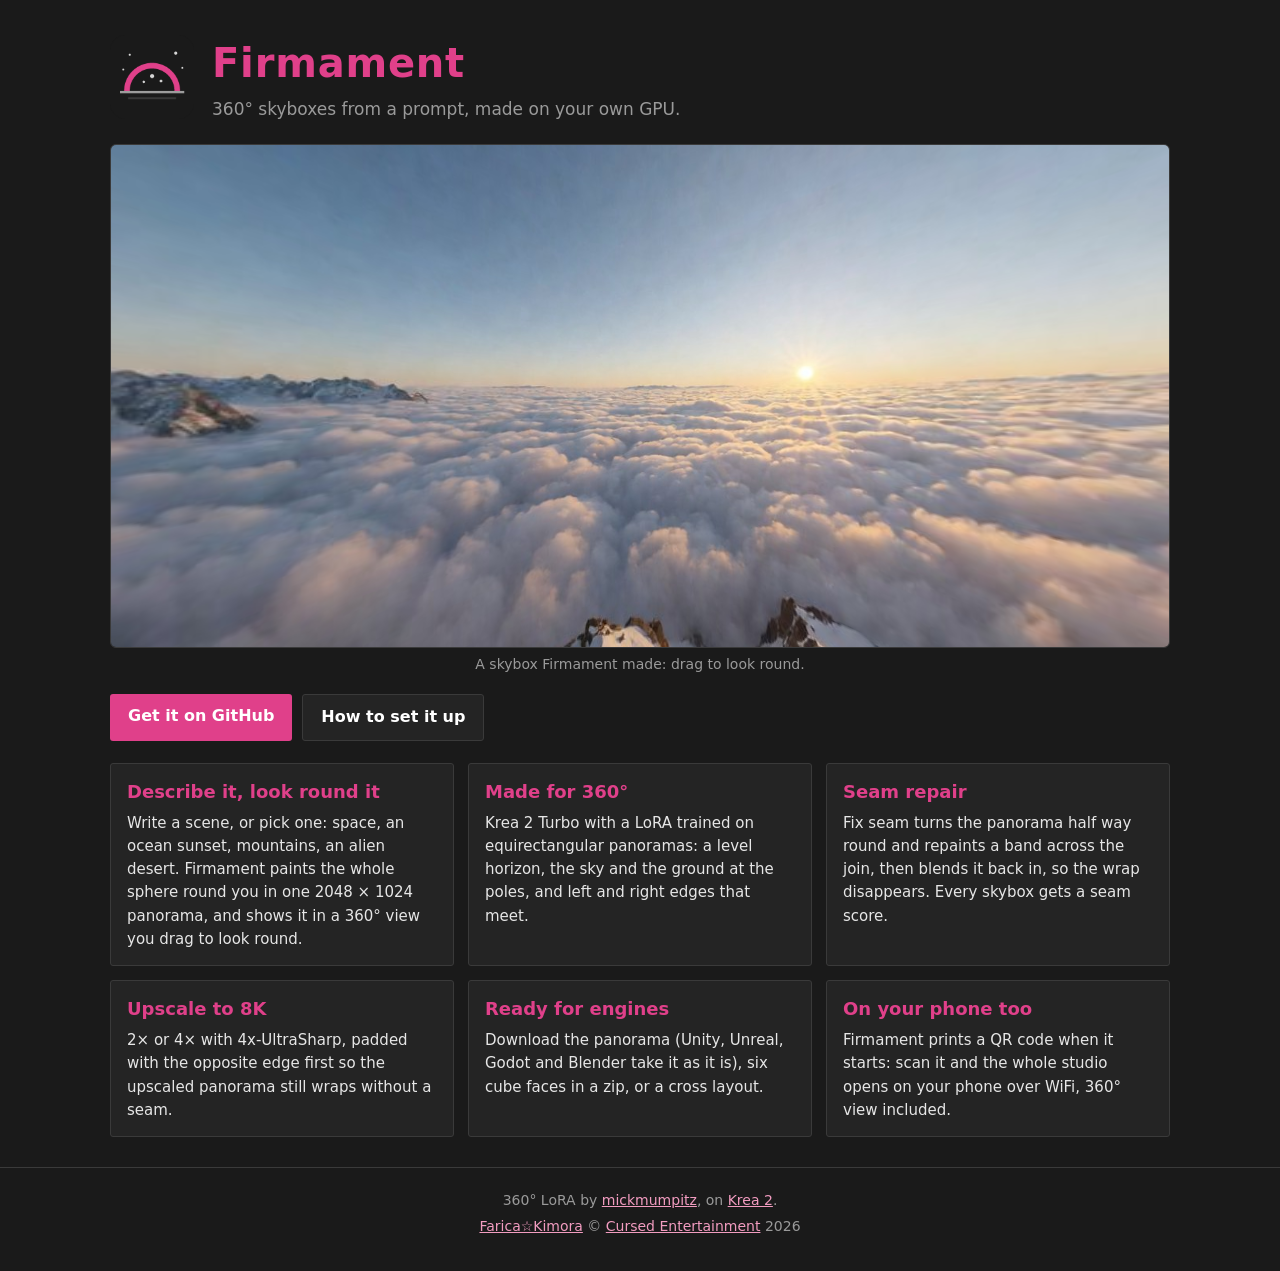
==== index.html @ a6c7ca4d "Firmament: 360-degree skyboxes from a prompt, through ComfyUI Krea 2 Turbo with mickmumpitz's 360 ER" ====
<!DOCTYPE html>
<html lang="en">

<head>
  <meta charset="UTF-8">
  <meta name="viewport" content="width=device-width, initial-scale=1.0">
  <title>Firmament - 360° skyboxes from a prompt</title>
  <meta name="description" content="Firmament: 360-degree skyboxes from a text prompt, on your own GPU. Krea 2 Turbo with a 360 panorama LoRA through ComfyUI, seam repair, upscaling, cube map export and a 360 viewer.">
  <link rel="icon" href="site/favicon.ico">
  <link rel="stylesheet" href="site/style.css">
</head>

<body>
  <header class="top">
    <img class="logo" src="site/logo.png" alt="Firmament">
    <div>
      <h1>Firmament</h1>
      <p class="tag">360° skyboxes from a prompt, made on your own GPU.</p>
    </div>
  </header>

  <main>
    <section class="sky">
      <canvas id="sky" aria-label="A skybox made with Firmament: drag to look round"></canvas>
      <p class="hint">A skybox Firmament made: drag to look round.</p>
    </section>

    <section class="actions">
      <a class="btn" href="https://github.com/CursedPrograms/Firmament">Get it on GitHub</a>
      <a class="btn quiet" href="https://github.com/CursedPrograms/Firmament#setup">How to set it up</a>
    </section>

    <section class="grid">
      <article>
        <h2>Describe it, look round it</h2>
        <p>Write a scene, or pick one: space, an ocean sunset, mountains, an alien desert. Firmament paints the whole
          sphere round you in one 2048 × 1024 panorama, and shows it in a 360° view you drag to look round.</p>
      </article>
      <article>
        <h2>Made for 360°</h2>
        <p>Krea 2 Turbo with a LoRA trained on equirectangular panoramas: a level horizon, the sky and the ground at
          the poles, and left and right edges that meet.</p>
      </article>
      <article>
        <h2>Seam repair</h2>
        <p>Fix seam turns the panorama half way round and repaints a band across the join, then blends it back in, so
          the wrap disappears. Every skybox gets a seam score.</p>
      </article>
      <article>
        <h2>Upscale to 8K</h2>
        <p>2× or 4× with 4x-UltraSharp, padded with the opposite edge first so the upscaled panorama still wraps
          without a seam.</p>
      </article>
      <article>
        <h2>Ready for engines</h2>
        <p>Download the panorama (Unity, Unreal, Godot and Blender take it as it is), six cube faces in a zip, or a
          cross layout.</p>
      </article>
      <article>
        <h2>On your phone too</h2>
        <p>Firmament prints a QR code when it starts: scan it and the whole studio opens on your phone over WiFi,
          360° view included.</p>
      </article>
    </section>
  </main>

  <footer>
    <p>360° LoRA by <a href="https://huggingface.co/mickmumpitz/Krea2-360-ERP-LoRAs">mickmumpitz</a>, on
      <a href="https://huggingface.co/Comfy-Org/Krea-2">Krea 2</a>.</p>
    <p><a href="https://farica-kimora.github.io/FaricaKimora/">Farica☆Kimora</a> &copy;
      <a href="https://cursed-entertainment.itch.io/">Cursed Entertainment</a> <span id="year">2026</span></p>
  </footer>
  <script type="module" src="site/site.js"></script>
</body>

</html>
---- site/style.css ----
/* Firmament's page: the Changeling greys with the Cursed pink. Solid colours, no gradients, no shadows. */
:root {
  --bg: #1a1a1a;
  --panel: #242424;
  --line: #3a3a3a;
  --text: #e6e6e6;
  --dim: #9a9a9a;
  --pink: #e0408a;
  --pink-dark: #c2186b;
  --link: #f29cc0;
}

* { box-sizing: border-box; }

body {
  margin: 0;
  background-color: var(--bg);
  color: var(--text);
  font-family: "Segoe UI", system-ui, sans-serif;
  line-height: 1.55;
}

a { color: var(--link); }

.top {
  display: flex;
  align-items: center;
  gap: 18px;
  max-width: 1100px;
  margin: 0 auto;
  padding: 32px 20px 12px;
}

.logo { width: 84px; height: 84px; }

h1 { margin: 0; font-size: 40px; color: var(--pink); letter-spacing: .02em; }
.tag { margin: 2px 0 0; color: var(--dim); font-size: 17px; }

main { max-width: 1100px; margin: 0 auto; padding: 0 20px 30px; }


.actions { display: flex; flex-wrap: wrap; gap: 10px; margin: 18px 0 8px; }

.btn {
  display: inline-block;
  padding: 10px 18px;
  background-color: var(--pink);
  color: #ffffff;
  text-decoration: none;
  font-weight: 600;
  border-radius: 3px;
}
.btn:hover { background-color: var(--pink-dark); }
.btn.quiet { background-color: var(--panel); border: 1px solid var(--line); }
.btn.quiet:hover { border-color: var(--pink); background-color: var(--panel); }

.grid {
  display: grid;
  grid-template-columns: repeat(3, 1fr);
  gap: 14px;
  margin-top: 22px;
}

.grid article {
  background-color: var(--panel);
  border: 1px solid var(--line);
  border-radius: 3px;
  padding: 14px 16px;
}

h2 { margin: 0 0 6px; font-size: 18px; color: var(--pink); }
.grid p { margin: 0; color: var(--text); font-size: 15px; }


footer {
  border-top: 1px solid var(--line);
  padding: 18px 20px 30px;
  text-align: center;
  color: var(--dim);
  font-size: 14px;
}
footer p { margin: 4px 0; }

@media (max-width: 860px) {
  .grid { grid-template-columns: 1fr 1fr; }
}

@media (max-width: 560px) {
  .top { flex-direction: column; text-align: center; padding-top: 22px; }
  h1 { font-size: 32px; }
  .grid { grid-template-columns: 1fr; }
  .btn { flex: 1; text-align: center; }
}

/* the 360 view */
.sky { margin: 10px 0 0; }
.sky canvas { display: block; width: 100%; height: 56vh; min-height: 260px; border: 1px solid var(--line);
  border-radius: 6px; background: var(--panel); touch-action: none; cursor: grab; }
.sky canvas:active { cursor: grabbing; }
.hint { color: var(--dim); font-size: 14px; margin: 6px 0 0; text-align: center; }
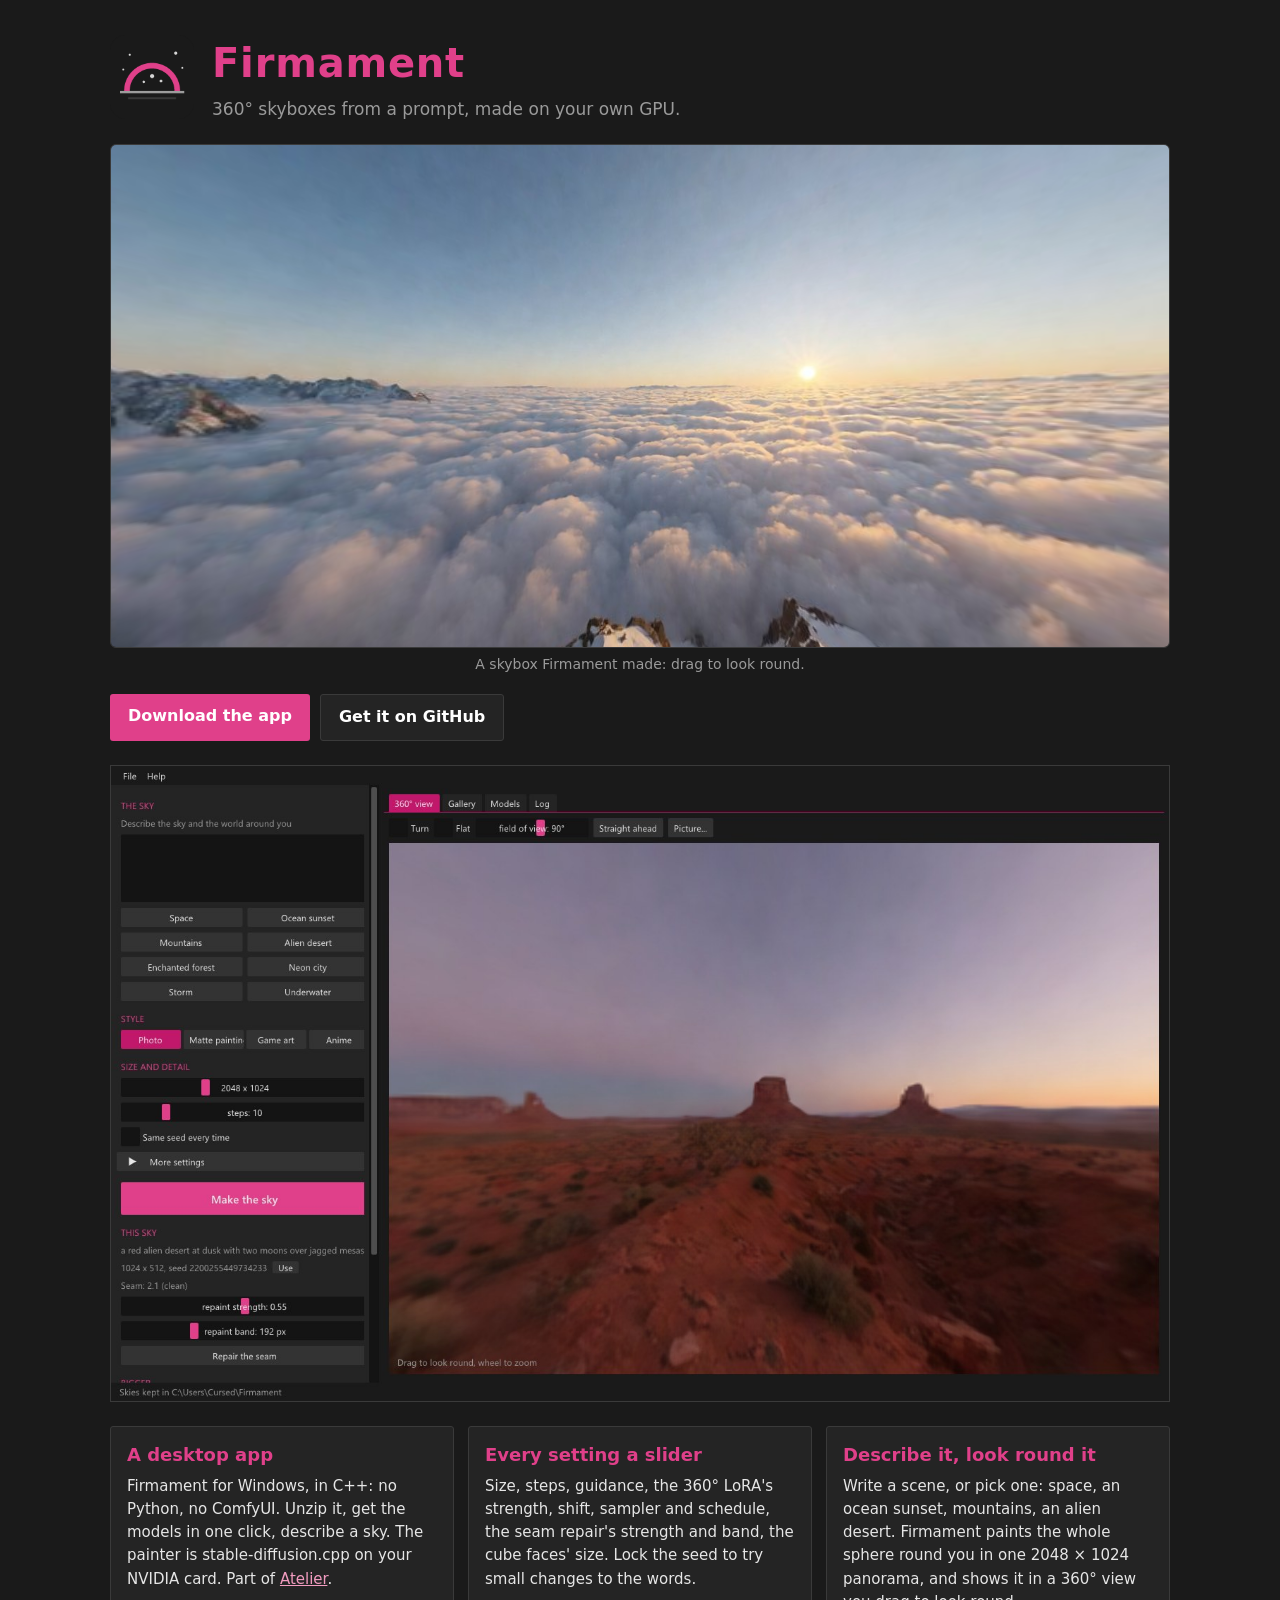
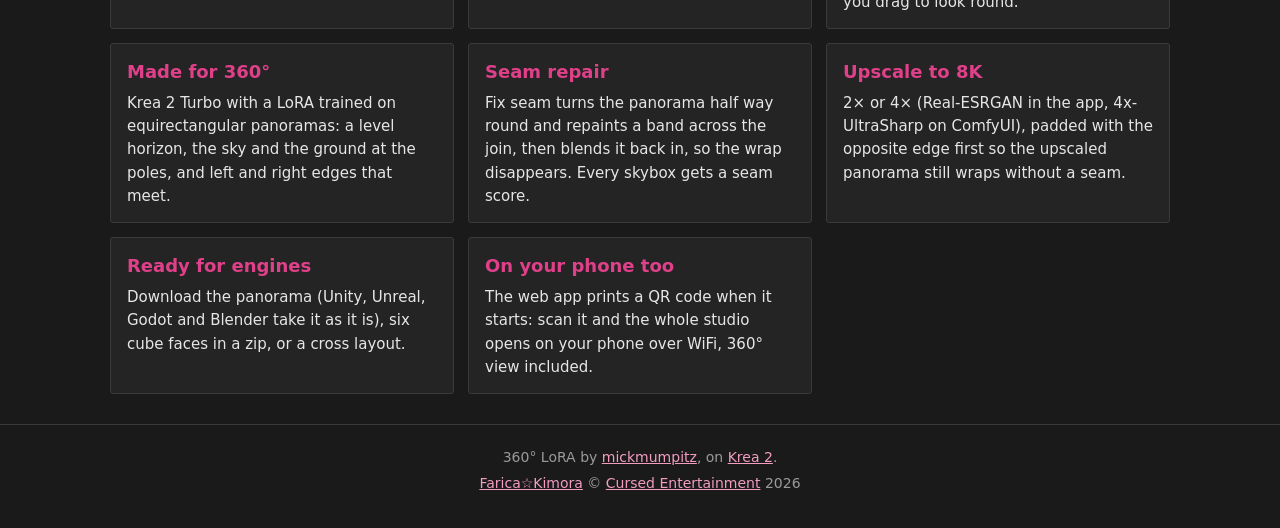
==== commit efb5e54f: "Firmament 2.0.0: the C++ app's build and install scripts, README, site and NOTICE; --try-tools check" ====
--- a/index.html
+++ b/index.html
@@ -5,7 +5,7 @@
   <meta charset="UTF-8">
   <meta name="viewport" content="width=device-width, initial-scale=1.0">
   <title>Firmament - 360° skyboxes from a prompt</title>
-  <meta name="description" content="Firmament: 360-degree skyboxes from a text prompt, on your own GPU. Krea 2 Turbo with a 360 panorama LoRA through ComfyUI, seam repair, upscaling, cube map export and a 360 viewer.">
+  <meta name="description" content="Firmament: 360-degree skyboxes from a text prompt, on your own GPU. A desktop app in C++ (stable-diffusion.cpp, no Python) and a web app on ComfyUI: Krea 2 Turbo with a 360 panorama LoRA, seam repair, upscaling, cube map export and a 360 viewer. Part of Atelier.">
   <link rel="icon" href="site/favicon.ico">
   <link rel="stylesheet" href="site/style.css">
 </head>
@@ -26,11 +26,26 @@
     </section>
 
     <section class="actions">
-      <a class="btn" href="https://github.com/CursedPrograms/Firmament">Get it on GitHub</a>
-      <a class="btn quiet" href="https://github.com/CursedPrograms/Firmament#setup">How to set it up</a>
+      <a class="btn" href="https://github.com/CursedPrograms/Firmament/releases">Download the app</a>
+      <a class="btn quiet" href="https://github.com/CursedPrograms/Firmament">Get it on GitHub</a>
+    </section>
+
+    <section class="shot">
+      <img src="images/app.jpg" alt="Firmament's desktop app: the prompt, the styles and a desert skybox in its 360 view">
     </section>
 
     <section class="grid">
+      <article>
+        <h2>A desktop app</h2>
+        <p>Firmament for Windows, in C++: no Python, no ComfyUI. Unzip it, get the models in one click, describe a sky.
+          The painter is stable-diffusion.cpp on your NVIDIA card. Part of
+          <a href="https://github.com/CursedPrograms/Atelier">Atelier</a>.</p>
+      </article>
+      <article>
+        <h2>Every setting a slider</h2>
+        <p>Size, steps, guidance, the 360° LoRA's strength, shift, sampler and schedule, the seam repair's strength and
+          band, the cube faces' size. Lock the seed to try small changes to the words.</p>
+      </article>
       <article>
         <h2>Describe it, look round it</h2>
         <p>Write a scene, or pick one: space, an ocean sunset, mountains, an alien desert. Firmament paints the whole
@@ -48,8 +63,8 @@
       </article>
       <article>
         <h2>Upscale to 8K</h2>
-        <p>2× or 4× with 4x-UltraSharp, padded with the opposite edge first so the upscaled panorama still wraps
-          without a seam.</p>
+        <p>2× or 4× (Real-ESRGAN in the app, 4x-UltraSharp on ComfyUI), padded with the opposite edge first so the
+          upscaled panorama still wraps without a seam.</p>
       </article>
       <article>
         <h2>Ready for engines</h2>
@@ -58,7 +73,7 @@
       </article>
       <article>
         <h2>On your phone too</h2>
-        <p>Firmament prints a QR code when it starts: scan it and the whole studio opens on your phone over WiFi,
+        <p>The web app prints a QR code when it starts: scan it and the whole studio opens on your phone over WiFi,
           360° view included.</p>
       </article>
     </section>
--- a/site/style.css
+++ b/site/style.css
@@ -98,3 +98,7 @@
   border-radius: 6px; background: var(--panel); touch-action: none; cursor: grab; }
 .sky canvas:active { cursor: grabbing; }
 .hint { color: var(--dim); font-size: 14px; margin: 6px 0 0; text-align: center; }
+
+/* a screenshot of the desktop app */
+.shot { max-width: 1100px; margin: 24px auto; }
+.shot img { width: 100%; display: block; border: 1px solid var(--line); }
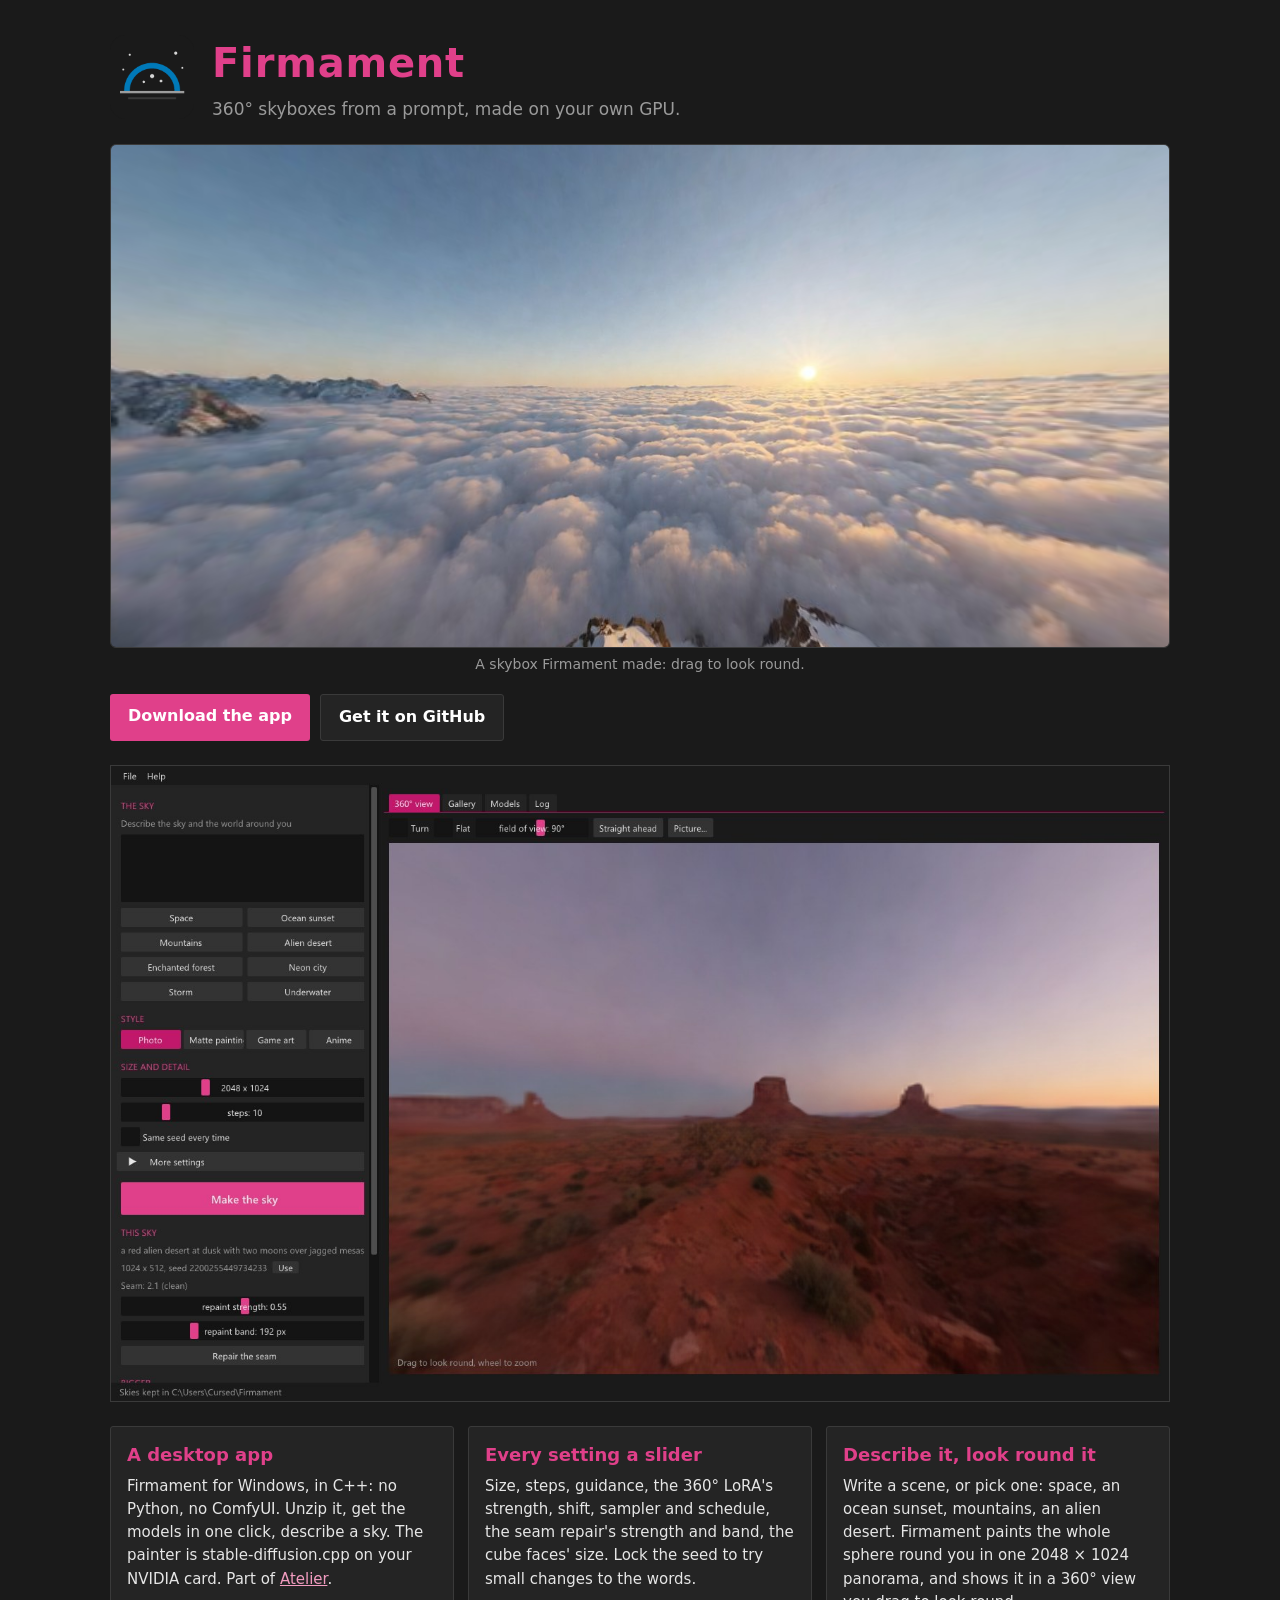
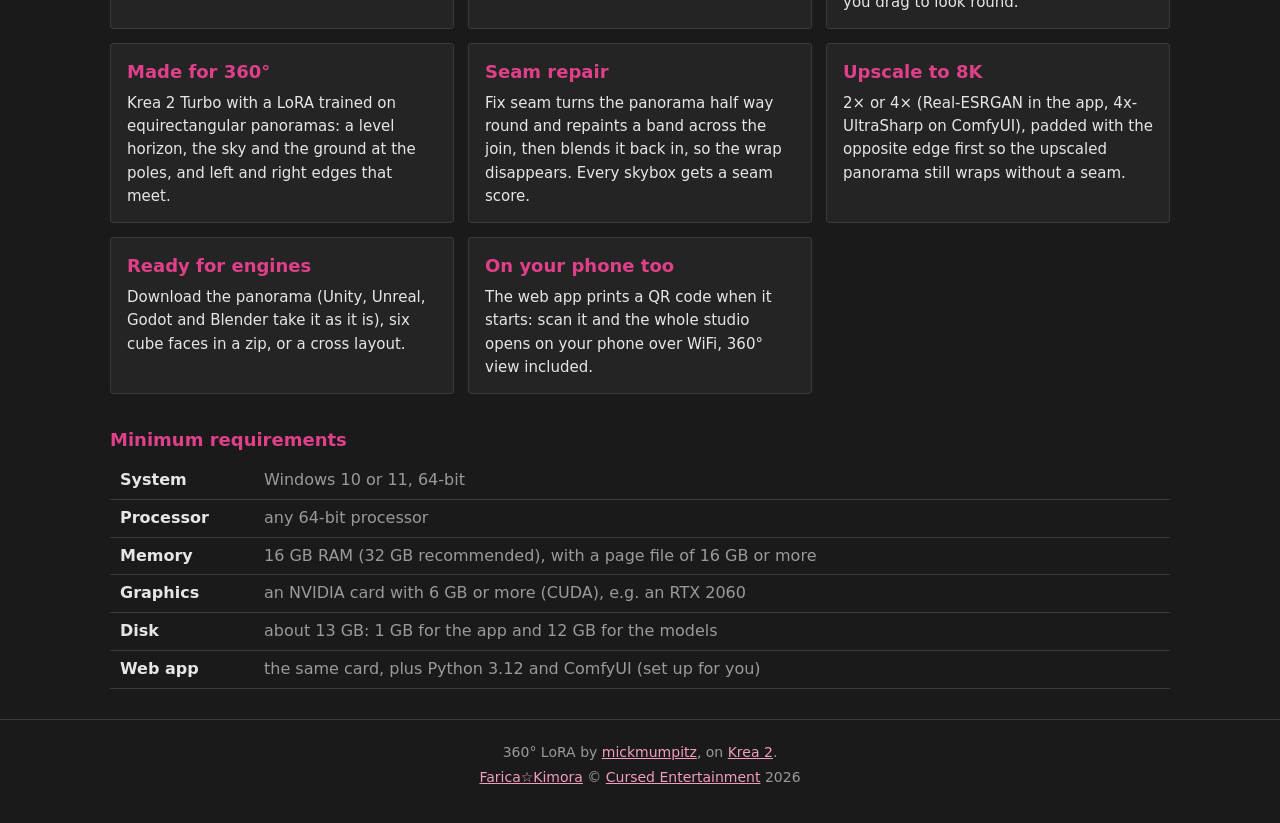
==== commit 38cf128c: "Minimum requirements in the README and on the site Co-Authored-By: Claude Opus 5.5 <noreply@anthropi" ====
--- a/index.html
+++ b/index.html
@@ -77,6 +77,17 @@
           360° view included.</p>
       </article>
     </section>
+    <section class="keys" id="requirements">
+      <h2>Minimum requirements</h2>
+      <table class="reqs">
+        <tr><th>System</th><td>Windows 10 or 11, 64-bit</td></tr>
+        <tr><th>Processor</th><td>any 64-bit processor</td></tr>
+        <tr><th>Memory</th><td>16 GB RAM (32 GB recommended), with a page file of 16 GB or more</td></tr>
+        <tr><th>Graphics</th><td>an NVIDIA card with 6 GB or more (CUDA), e.g. an RTX 2060</td></tr>
+        <tr><th>Disk</th><td>about 13 GB: 1 GB for the app and 12 GB for the models</td></tr>
+        <tr><th>Web app</th><td>the same card, plus Python 3.12 and ComfyUI (set up for you)</td></tr>
+      </table>
+    </section>
   </main>
 
   <footer>
--- a/site/style.css
+++ b/site/style.css
@@ -102,3 +102,12 @@
 /* a screenshot of the desktop app */
 .shot { max-width: 1100px; margin: 24px auto; }
 .shot img { width: 100%; display: block; border: 1px solid var(--line); }
+
+/* minimum requirements */
+#requirements { margin-top: 32px; }
+.reqs { width: 100%; border-collapse: collapse; margin-top: 8px; }
+.reqs th, .reqs td { padding: 6px 10px; text-align: left; vertical-align: top;
+  border-bottom: 1px solid var(--line, var(--border, #3a3a3a)); }
+.reqs th { width: 9em; color: var(--text); font-weight: 600; white-space: nowrap; }
+.reqs td { color: var(--dim, var(--text)); }
+@media (max-width: 600px) { .reqs th { width: auto; white-space: normal; } }
